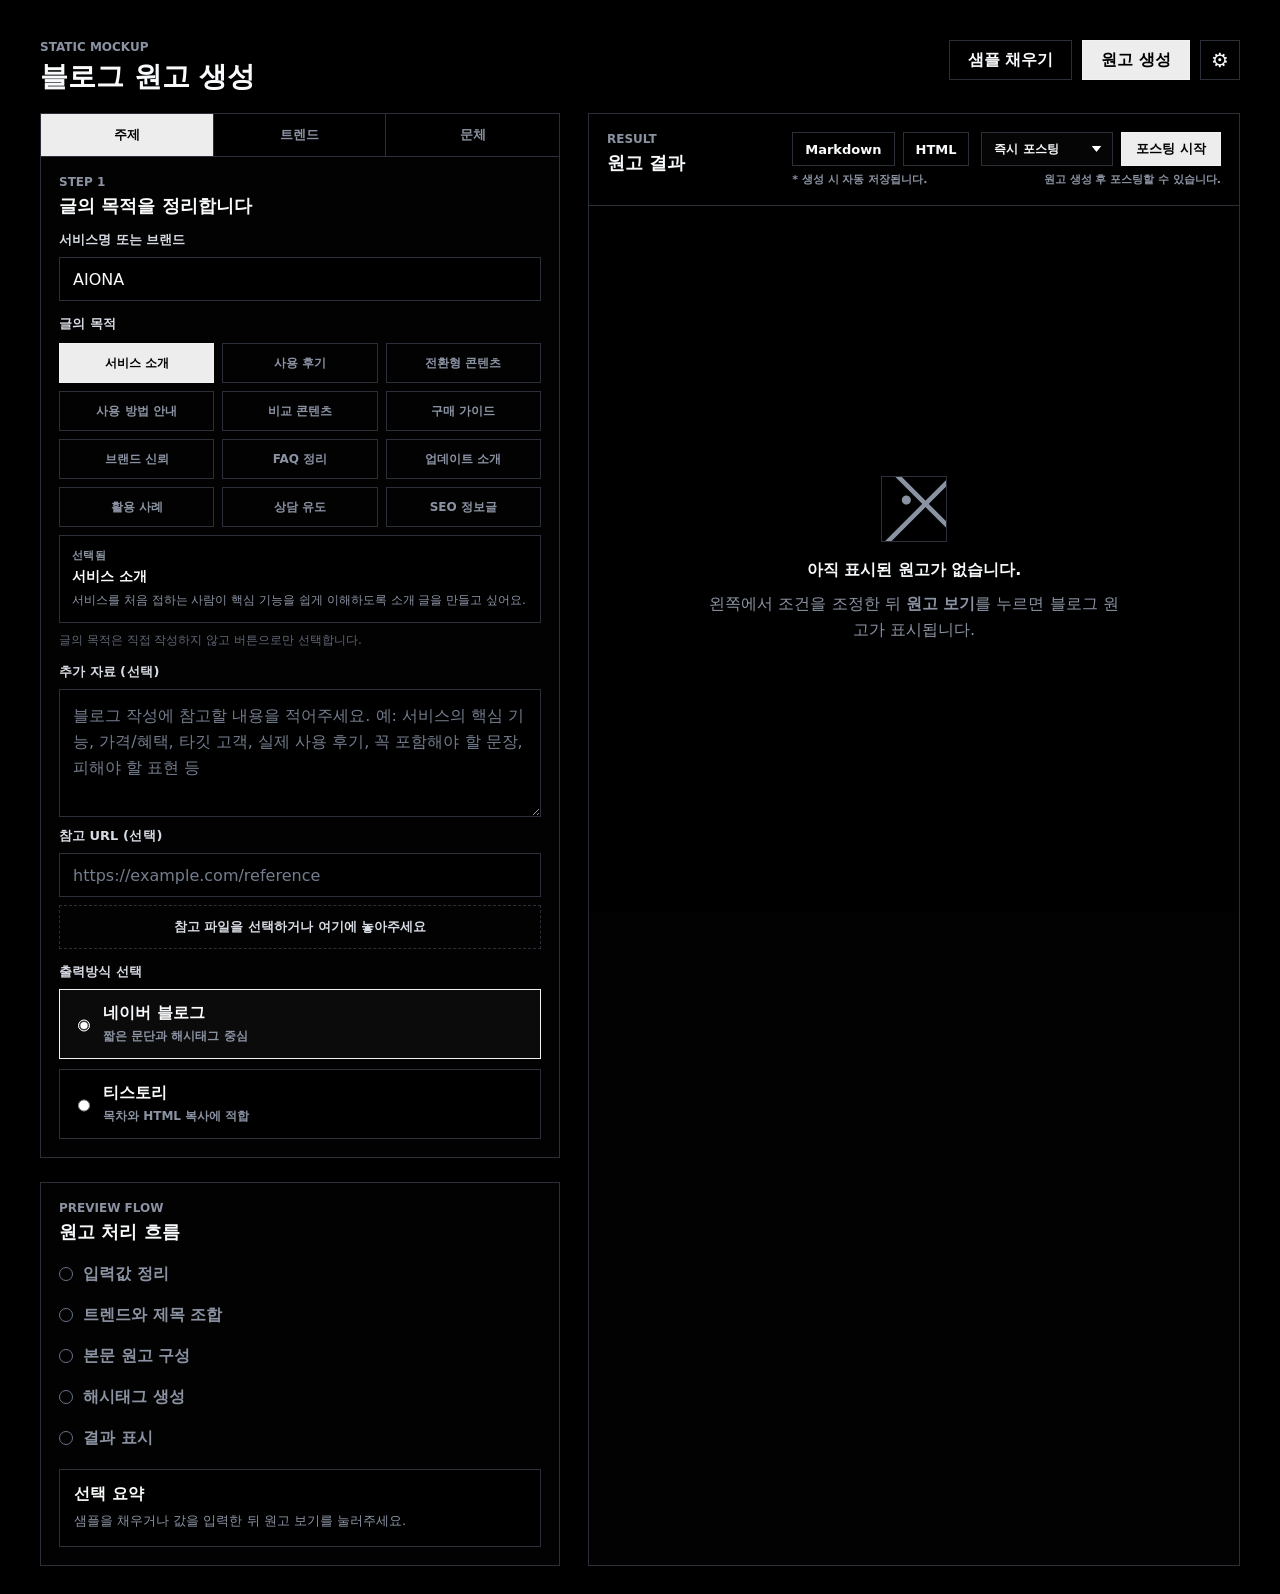
==== index.html @ b8ffa9b9 "Update blog mockup" ====
﻿<!doctype html>
<html lang="ko">
  <head>
    <meta charset="UTF-8" />
    <meta name="viewport" content="width=device-width, initial-scale=1.0" />
    <title>Human Blog Studio Mockup</title>
    <link rel="stylesheet" href="./styles.css" />
  </head>
  <body>
    <div class="processor-shell">
      <aside class="rail" aria-label="진행 단계">
        <div class="brand">
          <div class="brand-mark">HB</div>
          <div>
            <strong>Human Blog Studio</strong>
            <span>블로그 원고 생성</span>
          </div>
        </div>

        <ol class="step-list">
          <li class="step-item active" data-step="0"><span>1</span><div><strong>주제 설정</strong><small>목적과 참고 자료</small></div></li>
          <li class="step-item" data-step="1"><span>2</span><div><strong>트렌드 선택</strong><small>시즌 이슈와 제목</small></div></li>
          <li class="step-item" data-step="2"><span>3</span><div><strong>페르소나</strong><small>문체와 경험치</small></div></li>
          <li class="step-item" data-step="3"><span>4</span><div><strong>원고 결과</strong><small>블로그 본문 확인</small></div></li>
        </ol>

        <div class="rail-note">
          <strong>상태</strong>
          <span id="statusLabel">입력 대기</span>
        </div>
      </aside>

      <main class="processor">
        <header class="processor-header">
          <div>
            <p class="eyebrow">Static Mockup</p>
            <h1>블로그 원고 생성</h1>
          </div>
          <div class="header-actions">
            <button class="ghost-button" type="button" id="loadSample">샘플 채우기</button>
            <button class="primary-button" type="button" id="generatePost">원고 생성</button>
            <button class="icon-button" type="button" id="openSettings" aria-label="설정 열기" title="설정">&#9881;</button>
          </div>
        </header>

        <section class="layout-grid">
          <form class="control-panel" id="blogForm">
            <div class="tab-bar" role="tablist" aria-label="설정 탭">
              <button class="tab active" type="button" data-panel="topic">주제</button>
              <button class="tab" type="button" data-panel="keywords">트렌드</button>
              <button class="tab" type="button" data-panel="voice">문체</button>
            </div>

            <section class="settings-panel active" id="topic">
              <div class="section-title">
                <p class="eyebrow">Step 1</p>
                <h2>글의 목적을 정리합니다</h2>
              </div>

              <label class="field">
                <span>서비스명 또는 브랜드</span>
                <input id="serviceName" value="AIONA" />
              </label>

              <div class="field purpose-field">
                <span>글의 목적</span>
                <input
                  id="postGoal"
                  type="hidden"
                  value="서비스를 처음 접하는 사람이 핵심 기능을 쉽게 이해하도록 소개 글을 만들고 싶어요."
                />
                <div class="prompt-examples" aria-label="글 목적 선택">
                  <button class="prompt-chip active" type="button" data-purpose="서비스를 처음 접하는 사람이 핵심 기능을 쉽게 이해하도록 소개 글을 만들고 싶어요." aria-pressed="true">서비스 소개</button>
                  <button class="prompt-chip" type="button" data-purpose="실제 사용 후기처럼 장점과 아쉬운 점을 균형 있게 정리하고 싶어요." aria-pressed="false">사용 후기</button>
                  <button class="prompt-chip" type="button" data-purpose="검색으로 들어온 사용자가 신청까지 이어지도록 문제와 해결책을 자연스럽게 연결하고 싶어요." aria-pressed="false">전환형 콘텐츠</button>
                  <button class="prompt-chip" type="button" data-purpose="처음 쓰는 사람도 따라 할 수 있도록 가입부터 결과 확인까지 순서대로 안내하고 싶어요." aria-pressed="false">사용 방법 안내</button>
                  <button class="prompt-chip" type="button" data-purpose="비슷한 서비스와 비교했을 때 어떤 차이가 있는지 객관적으로 보여주고 싶어요." aria-pressed="false">비교 콘텐츠</button>
                  <button class="prompt-chip" type="button" data-purpose="가격이나 도입 전 확인할 기준을 정리해 구매 판단을 돕고 싶어요." aria-pressed="false">구매 가이드</button>
                  <button class="prompt-chip" type="button" data-purpose="브랜드의 전문성과 신뢰감을 높이는 정보형 글로 구성하고 싶어요." aria-pressed="false">브랜드 신뢰</button>
                  <button class="prompt-chip" type="button" data-purpose="자주 묻는 질문과 오해를 풀어 사용자의 불안을 줄이고 싶어요." aria-pressed="false">FAQ 정리</button>
                  <button class="prompt-chip" type="button" data-purpose="신규 기능이나 업데이트 내용을 기존 사용자에게 쉽게 알리고 싶어요." aria-pressed="false">업데이트 소개</button>
                  <button class="prompt-chip" type="button" data-purpose="특정 업종이나 상황에서 어떻게 활용할 수 있는지 사례 중심으로 보여주고 싶어요." aria-pressed="false">활용 사례</button>
                  <button class="prompt-chip" type="button" data-purpose="방문자가 상담, 신청, 문의 같은 다음 행동을 자연스럽게 떠올리도록 만들고 싶어요." aria-pressed="false">상담 유도</button>
                  <button class="prompt-chip" type="button" data-purpose="검색 유입을 고려해 핵심 키워드와 독자가 궁금해할 정보를 균형 있게 배치하고 싶어요." aria-pressed="false">SEO 정보글</button>
                </div>
                <div class="goal-preview" aria-live="polite">
                  <span>선택됨</span>
                  <strong id="goalChoiceLabel">서비스 소개</strong>
                  <p id="goalChoiceText">서비스를 처음 접하는 사람이 핵심 기능을 쉽게 이해하도록 소개 글을 만들고 싶어요.</p>
                </div>
                <p class="hint">글의 목적은 직접 작성하지 않고 버튼으로만 선택합니다.</p>
              </div>

              <div class="field">
                <span>추가 자료 <span class="optional-label">(선택)</span></span>
                <textarea id="referenceMemo" placeholder="블로그 작성에 참고할 내용을 적어주세요. 예: 서비스의 핵심 기능, 가격/혜택, 타깃 고객, 실제 사용 후기, 꼭 포함해야 할 문장, 피해야 할 표현 등"></textarea>
                <label class="field nested-field">
                  <span>참고 URL <span class="optional-label">(선택)</span></span>
                  <input id="referenceUrl" type="url" placeholder="https://example.com/reference" />
                </label>
                <div class="file-drop">
                  <label class="file-drop-label" for="referenceFile">
                    <span id="referenceFileName">참고 파일을 선택하거나 여기에 놓아주세요</span>
                  </label>
                  <input id="referenceFile" class="file-input" type="file" accept="image/*,.pdf,.doc,.docx,.txt" />
                </div>
              </div>

              <div class="field">
                <span>출력방식 선택</span>
                <div class="choice-grid" aria-label="출력방식 선택">
                  <label class="choice selected">
                    <input name="platform" type="radio" value="네이버 블로그" checked />
                    <strong>네이버 블로그</strong>
                    <span>짧은 문단과 해시태그 중심</span>
                  </label>
                  <label class="choice">
                    <input name="platform" type="radio" value="티스토리" />
                    <strong>티스토리</strong>
                    <span>목차와 HTML 복사에 적합</span>
                  </label>
                </div>
              </div>
            </section>

            <section class="settings-panel" id="keywords">
              <div class="section-title">
                <p class="eyebrow">Step 2</p>
                <h2>트렌드와 제목을 고릅니다</h2>
              </div>

              <div class="trend-builder" aria-label="트렌드 키워드 선택">
                <div class="trend-live-header">
                  <div class="section-title compact">
                    <p class="eyebrow">Seasonal Trend Mix</p>
                    <h2>이벤트 키워드</h2>
                  </div>
                  <button class="ghost-button small" type="button" id="refreshTrends">새로고침</button>
                </div>

                <div class="trend-status-panel" aria-live="polite">
                  <div>
                    <span>업데이트 상태</span>
                    <strong id="trendStatusLabel">최신 트렌드 불러오는 중</strong>
                  </div>
                  <div>
                    <span>최근 업데이트</span>
                    <strong id="trendUpdatedAt">--</strong>
                  </div>
                </div>
                <p class="trend-refresh-note">1시간마다 자동으로 갱신됩니다.</p>

                <div class="field">
                  <span>최대 2개<span class="optional-label">(선택)</span></span>
                  <div class="trend-chip-grid" id="trendKeywordGrid">
                    <button class="trend-chip" type="button" data-trend="트렌드 로딩 중" aria-pressed="false">트렌드 로딩 중</button>
                  </div>
                  <p class="hint">NAVER 통합 검색어 트렌드 API, Google Ads API를 통해 수집됩니다.</p>
                </div>

                <div class="field">
                  <span>결합 방식</span>
                  <p class="hint">주제 입력값과 이벤트 키워드를 어떻게 결합해 AI 원고에 반영할지 선택합니다. 해시태그에는 선택한 이벤트 키워드가 항상 포함됩니다.</p>
                  <div class="mix-mode-grid">
                    <label class="mix-mode selected">
                      <input name="trendMixMode" type="radio" value="자연스럽게 일부만 반영" checked />
                      <strong>자연스럽게 일부만 반영</strong>
                    </label>
                    <label class="mix-mode">
                      <input name="trendMixMode" type="radio" value="제목과 도입부에 반영" />
                      <strong>제목과 도입부에 반영</strong>
                    </label>
                    <label class="mix-mode">
                      <input name="trendMixMode" type="radio" value="본문 사례로만 사용" />
                      <strong>본문 사례로만 사용</strong>
                    </label>
                  </div>
                </div>

                <div class="topic-recommender">
                  <button class="ghost-button" type="button" id="generateTopicIdeas">주제 추천 보기</button>
                  <p class="hint">브랜드명, 글의 목적, 참고 자료와 선택한 트렌드로 제목 후보를 만듭니다.</p>
                </div>

                <div class="topic-results empty" id="topicResults">
                  <p>트렌드를 선택하고 주제 추천을 누르면 제목 후보가 표시됩니다.</p>
                </div>

                <label class="field">
                  <span>선택한 제목 <span class="optional-label">선택</span></span>
                  <input id="selectedTopicTitle" placeholder="추천 제목을 선택하거나 직접 입력하세요" />
                </label>
              </div>

              <div class="slider-row">
                <label for="keywordCount">해시태그 수</label>
                <input id="keywordCount" type="range" min="15" max="30" step="1" value="15" />
                <output id="keywordCountValue">15개</output>
              </div>
            </section>

            <section class="settings-panel" id="voice">
              <div class="section-title">
                <p class="eyebrow">Step 3</p>
                <h2>원고의 말투를 정합니다</h2>
              </div>

              <div class="field">
                <div class="persona-grid" role="radiogroup" aria-label="블로그 화자 선택">
                  <label class="persona-card selected">
                    <input type="radio" name="persona" value="일상 블로거" checked />
                    <strong>일상 블로거</strong>
                    <span>직접 써본 후기처럼 편하게 말합니다.</span>
                  </label>
                  <label class="persona-card">
                    <input type="radio" name="persona" value="IT 전문 리뷰어" />
                    <strong>IT 전문 리뷰어</strong>
                    <span>기능과 장단점을 사용 기준으로 비교합니다.</span>
                  </label>
                  <label class="persona-card">
                    <input type="radio" name="persona" value="경제 분석가" />
                    <strong>경제 분석가</strong>
                    <span>시장 흐름과 비용 효과를 숫자 관점으로 봅니다.</span>
                  </label>
                  <label class="persona-card">
                    <input type="radio" name="persona" value="교육 컨설턴트" />
                    <strong>교육 컨설턴트</strong>
                    <span>처음 배우는 사람도 따라오게 순서대로 설명합니다.</span>
                  </label>
                  <label class="persona-card">
                    <input type="radio" name="persona" value="건강 박사" />
                    <strong>건강 박사</strong>
                    <span>생활습관과 건강 관리 팁 중심으로 풀어냅니다.</span>
                  </label>
                  <label class="persona-card">
                    <input type="radio" name="persona" value="콘텐츠 마케터" />
                    <strong>콘텐츠 마케터</strong>
                    <span>검색 노출과 클릭을 고려해 설득력 있게 씁니다.</span>
                  </label>
                  <label class="persona-card custom-prompt-option">
                    <input type="radio" name="persona" value="커스텀 프롬프트" />
                    <strong id="customPromptPersonaTitle">커스텀 프롬프트</strong>
                    <span id="customPromptPersonaStatus">설정한 프롬프트를 선택해서 적용합니다.</span>
                  </label>
                </div>
              </div>

              <div class="slider-row">
                <label for="humanLevel">경험 서술 강도</label>
                <input id="humanLevel" type="range" min="0" max="100" value="55" />
                <output id="humanLevelValue">55</output>
              </div>

              <div class="custom-prompt-card">
                <div>
                  <span>커스텀 프롬프트</span>
                  <strong id="voicePromptStatus">저장된 프롬프트 없음</strong>
                </div>
                <button class="ghost-button small" type="button" id="editVoicePrompt">설정</button>
              </div>
            </section>

          </form>

          <section class="process-panel" aria-label="원고 처리 흐름">
            <div class="section-title">
              <p class="eyebrow">Preview Flow</p>
              <h2>원고 처리 흐름</h2>
            </div>

            <ol class="pipeline" id="pipeline">
              <li class="pending"><span></span>입력값 정리</li>
              <li class="pending"><span></span>트렌드와 제목 조합</li>
              <li class="pending"><span></span>본문 원고 구성</li>
              <li class="pending"><span></span>해시태그 생성</li>
              <li class="pending"><span></span>결과 표시</li>
            </ol>

            <div class="summary-card">
              <strong>선택 요약</strong>
              <p id="selectionSummary">샘플을 채우거나 값을 입력한 뒤 원고 보기를 눌러주세요.</p>
            </div>

          </section>

          <section class="result-panel" aria-label="블로그 원고">
            <div class="result-toolbar">
              <div>
                <p class="eyebrow">Result</p>
                <h2>원고 결과</h2>
              </div>
              <div class="result-actions">
                <div class="copy-actions">
                  <div class="copy-buttons">
                    <button class="ghost-button small" type="button" id="copyMarkdown">Markdown</button>
                    <button class="ghost-button small" type="button" id="copyHtml">HTML</button>
                  </div>
                  <p class="autosave-note" id="draftStatus">* 생성 시 자동 저장됩니다.</p>
                </div>
                <div class="posting-actions">
                  <div class="posting-control-row">
                    <div class="posting-select-wrap">
                      <select class="posting-select" name="postingMode" aria-label="포스팅 방식 선택">
                        <option value="즉시 포스팅">즉시 포스팅</option>
                        <option value="예약 포스팅">예약 포스팅</option>
                      </select>
                      <img class="posting-select-icon" src="assets/inverted-triangle.png" alt="" aria-hidden="true" />
                    </div>
                    <button class="primary-button small-action" type="button" id="startPosting">포스팅 시작</button>
                  </div>
                  <div class="schedule-delay-row" id="scheduleDelayRow" hidden>
                    <span>예약 시간</span>
                    <label class="schedule-delay-input">
                      <input id="scheduleDelayMinutes" type="number" min="5" max="1440" step="5" value="30" />
                      <b>분 뒤</b>
                    </label>
                  </div>
                  <p class="posting-status" id="postingStatus">원고 생성 후 포스팅할 수 있습니다.</p>
                </div>
              </div>
            </div>

            <article class="article-output empty" id="articleOutput">
              <div class="empty-state">
                <strong>아직 표시된 원고가 없습니다.</strong>
                <p>왼쪽에서 조건을 조정한 뒤 <b>원고 보기</b>를 누르면 블로그 원고가 표시됩니다.</p>
              </div>
            </article>
          </section>
        </section>
      </main>
    </div>

    <div class="settings-overlay" id="settingsOverlay" hidden>
      <section class="settings-drawer" role="dialog" aria-modal="true" aria-labelledby="settingsTitle">
        <div class="settings-drawer-header">
          <div>
            <p class="eyebrow">Settings</p>
            <h2 id="settingsTitle">설정</h2>
          </div>
          <button class="icon-button" type="button" id="closeSettings" aria-label="설정 닫기">×</button>
        </div>

        <div class="settings-tabs" role="tablist" aria-label="설정 메뉴">
          <button class="settings-tab active" type="button" data-settings-panel="promptSettings">커스텀 프롬프트</button>
          <button class="settings-tab" type="button" data-settings-panel="loginSettings">계정 정보</button>
          <button class="settings-tab" type="button" data-settings-panel="draftSettings">저장된 초안</button>
        </div>

        <div class="settings-drawer-body">
          <section class="settings-view active" id="promptSettings">
            <div class="prompt-form-title">
              <h3>내 커스텀 프롬프트</h3>
              <p>AI가 응답할 때 참고할 시스템 프롬프트를 설정합니다.</p>
            </div>

            <label class="field">
              <span>이름<span class="required-label">*</span></span>
              <input id="customPromptName" placeholder="예: 업무용 프롬프트" />
            </label>

            <label class="field">
              <span>설명 <span class="optional-label">(선택)</span></span>
              <input id="customPromptDescription" placeholder="이 프롬프트에 대한 간단한 설명" />
            </label>

            <label class="field">
              <span>프롬프트 내용 <span class="required-label">*</span></span>
              <textarea id="customPromptInput" placeholder="예: 항상 한국어로 답변해주세요. 친근하고 전문적인 말투를 사용하세요."></textarea>
            </label>
            <p class="prompt-counter" id="customPromptCounter">0자 입력됨</p>

            <label class="prompt-toggle">
              <span>
                <strong>프롬프트 활성화</strong>
                <small>비활성화하면 전역 설정이나 시스템 기본값이 적용됩니다.</small>
              </span>
              <input id="customPromptEnabled" type="checkbox" checked />
            </label>

            <div class="settings-actions">
              <button class="ghost-button small" type="button" id="fillCustomPromptSample">예시 채우기</button>
              <button class="primary-button small-action" type="button" id="saveCustomPrompt">저장</button>
              <button class="ghost-button small" type="button" id="clearCustomPrompt">비우기</button>
              <span class="settings-save-state" id="customPromptStatus">저장된 프롬프트 없음</span>
            </div>
          </section>

          <section class="settings-view" id="loginSettings">
            <div class="account-panel-title">
              <h3><span aria-hidden="true"></span> 플랫폼 계정 관리</h3>
            </div>

            <div class="platform-account naver-account">
              <h4>▸ 네이버</h4>
              <label class="field">
                <span>네이버 ID</span>
                <input id="naverLoginId" autocomplete="username" placeholder="네이버 아이디 또는 이메일" />
              </label>
              <label class="field">
                <span>네이버 비밀번호</span>
                <input id="naverLoginPassword" type="password" autocomplete="current-password" placeholder="네이버 비밀번호" />
              </label>
              <span class="settings-save-state" id="naverSessionStatus">네이버 계정 정보 없음</span>
            </div>

            <div class="platform-account tistory-account">
              <h4>▸ 티스토리 <small>(카카오 계정)</small></h4>
                <label class="field">
                <span>티스토리 이메일</span>
                <input id="tistoryLoginId" autocomplete="username" placeholder="카카오 계정 이메일" />
              </label>
              <label class="field">
                <span>티스토리 비밀번호</span>
                <input id="tistoryLoginPassword" type="password" autocomplete="current-password" placeholder="티스토리 비밀번호" />
              </label>
            </div>

            <p class="security-note">* 입력한 계정 정보는 이 브라우저의 로컬 저장소에만 저장됩니다. 실제 서비스에서는 서버 저장 없이 안전한 인증 방식으로 대체하는 것이 좋습니다.</p>

            <div class="settings-actions">
              <button class="primary-button small-action" type="button" id="saveLoginInfo">저장</button>
              <button class="ghost-button small" type="button" id="clearLoginInfo">비우기</button>
              <span class="settings-save-state" id="loginInfoStatus">저장된 계정 정보 없음</span>
            </div>
          </section>

          <section class="settings-view" id="draftSettings">
            <div class="draft-list" id="draftList"></div>
            <article class="draft-preview empty" id="draftPreview">
              <p>저장된 초안을 선택하면 내용이 표시됩니다.</p>
            </article>
          </section>
        </div>
      </section>
    </div>

    <script src="./app.js"></script>
  </body>
</html>
---- styles.css ----
:root {
  --bg: #000000;
  --panel: #020202;
  --panel-soft: #070707;
  --line: #2b3038;
  --line-strong: #f2f2f2;
  --ink: #f8fafc;
  --muted: #8b93a3;
  --muted-2: #5f6675;
  --accent: #ffffff;
  --active: #ededed;
  --danger: #ff6b5f;
  --ok: #21c997;
}

* {
  box-sizing: border-box;
}

html {
  background: var(--bg);
}

body {
  margin: 0;
  min-height: 100vh;
  overflow-x: hidden;
  color: var(--ink);
  background: var(--bg);
  font-family:
    Inter, Pretendard, "Noto Sans KR", "Segoe UI", system-ui, -apple-system, sans-serif;
}

button,
input,
textarea,
select {
  font: inherit;
}

button {
  cursor: pointer;
}

.processor-shell {
  min-height: 100vh;
  background: var(--bg);
}

.rail {
  display: none;
}

.processor {
  display: grid;
  grid-template-rows: auto minmax(0, 1fr);
  gap: 20px;
  min-height: 100vh;
  padding: 40px 40px 28px;
}

.processor-header {
  display: grid;
  grid-template-columns: minmax(360px, 520px) minmax(0, 1fr);
  align-items: start;
  gap: 28px;
}

.processor-header > div {
  min-width: 0;
}

.eyebrow {
  margin: 0;
  color: var(--muted);
  font-size: 12px;
  font-weight: 800;
  letter-spacing: 0;
  text-transform: uppercase;
}

.processor-header h1 {
  max-width: 520px;
  margin: 6px 0 0;
  color: var(--ink);
  font-size: 28px;
  line-height: 1.18;
  letter-spacing: 0;
  word-break: keep-all;
  overflow-wrap: anywhere;
}

.header-actions {
  display: flex;
  align-items: center;
  justify-content: flex-end;
  gap: 10px;
  flex-wrap: wrap;
}

.primary-button,
.ghost-button {
  display: inline-flex;
  align-items: center;
  justify-content: center;
  min-height: 40px;
  padding: 0 18px;
  border-radius: 0;
  font-weight: 800;
  transition:
    background 0.15s ease,
    color 0.15s ease,
    border-color 0.15s ease;
}

.primary-button {
  border: 1px solid var(--line-strong);
  background: var(--active);
  color: #000;
}

.primary-button:hover {
  background: #ffffff;
}

.primary-button:disabled,
.ghost-button:disabled {
  cursor: not-allowed;
  opacity: 0.55;
}

.ghost-button {
  border: 1px solid var(--line);
  background: transparent;
  color: var(--ink);
}

.ghost-button:hover {
  border-color: var(--line-strong);
}

.ghost-button.small {
  min-height: 34px;
  padding: 0 12px;
  font-size: 13px;
}

.primary-button.small-action {
  min-height: 34px;
  padding: 0 14px;
  font-size: 13px;
}

.icon-button {
  display: inline-flex;
  width: 40px;
  height: 40px;
  align-items: center;
  justify-content: center;
  border: 1px solid var(--line);
  border-radius: 0;
  background: transparent;
  color: var(--ink);
  font-size: 20px;
  font-weight: 900;
  line-height: 1;
}

.icon-button:hover {
  border-color: var(--line-strong);
}

.layout-grid {
  display: grid;
  grid-template-columns: minmax(360px, 520px) minmax(0, 1fr);
  grid-template-rows: auto minmax(220px, 1fr);
  gap: 24px 28px;
  align-items: start;
  min-height: 0;
}

.control-panel,
.process-panel,
.result-panel {
  min-width: 0;
  border: 1px solid var(--line);
  border-radius: 0;
  background: var(--panel);
  box-shadow: none;
}

.control-panel {
  grid-column: 1;
  grid-row: 1;
}

.process-panel {
  grid-column: 1;
  grid-row: 2;
}

.result-panel {
  grid-column: 2;
  grid-row: 1 / span 2;
  align-self: stretch;
  overflow: hidden;
}

.layout-grid.is-generating .process-panel {
  grid-column: 2;
  grid-row: 1 / span 2;
  align-self: start;
}

.layout-grid.is-generating .result-panel {
  display: none;
}

.tab-bar {
  display: grid;
  grid-template-columns: repeat(3, minmax(0, 1fr));
  gap: 0;
  padding: 0;
  border-bottom: 1px solid var(--line);
  background: var(--bg);
}

.tab {
  min-height: 42px;
  border: 0;
  border-right: 1px solid var(--line);
  border-radius: 0;
  background: transparent;
  color: var(--muted);
  font-size: 13px;
  font-weight: 800;
}

.tab:last-child {
  border-right: 0;
}

.tab.active {
  background: var(--active);
  color: #000;
  box-shadow: none;
}

.settings-panel {
  display: none;
  gap: 14px;
  padding: 18px;
}

.settings-panel.active {
  display: grid;
}

.section-title h2,
.result-toolbar h2 {
  margin: 5px 0 0;
  color: var(--ink);
  font-size: 18px;
  line-height: 1.3;
  letter-spacing: 0;
}

.field {
  display: grid;
  gap: 8px;
}

.field span,
.slider-row label {
  color: #d7dbe3;
  font-size: 13px;
  font-weight: 800;
}

.optional-label {
  color: var(--muted);
  font-size: 11px;
  font-weight: 700;
  text-transform: uppercase;
  letter-spacing: 0.04em;
}

.required-label {
  color: var(--danger);
}

.field input:not([type="radio"]):not([type="checkbox"]):not([type="range"]):not([type="file"]),
.field textarea,
.field select {
  width: 100%;
  border: 1px solid var(--line);
  border-radius: 0;
  background: #000;
  color: var(--ink);
  outline: none;
}

.field input:not([type="radio"]):not([type="checkbox"]):not([type="range"]):not([type="file"]),
.field select {
  min-height: 44px;
  padding: 0 13px;
}

.field textarea {
  min-height: 128px;
  resize: vertical;
  padding: 13px;
  line-height: 1.62;
}

.field input::placeholder,
.field textarea::placeholder {
  color: #747d8e;
  opacity: 1;
}

.field input:focus::placeholder,
.field textarea:focus::placeholder {
  color: transparent;
}

.field input:not([type="radio"]):not([type="checkbox"]):not([type="range"]):not([type="file"]):focus,
.field textarea:focus,
.field select:focus {
  border-color: var(--line-strong);
  box-shadow: none;
}

.field select {
  appearance: auto;
}

.nested-field {
  margin-top: 2px;
}

.hint {
  margin: 0;
  color: var(--muted-2);
  font-size: 12px;
  line-height: 1.5;
}

.prompt-examples {
  display: grid;
  grid-template-columns: repeat(3, minmax(0, 1fr));
  gap: 8px;
  margin-top: 2px;
}

.prompt-chip {
  max-width: 100%;
  min-height: 40px;
  padding: 8px 10px;
  border: 1px solid var(--line);
  border-radius: 0;
  background: transparent;
  color: var(--muted);
  font-size: 12px;
  font-weight: 800;
  line-height: 1.25;
  white-space: normal;
  overflow: hidden;
  word-break: keep-all;
  overflow-wrap: anywhere;
}

.prompt-chip:hover {
  color: var(--ink);
  border-color: #6a7280;
}

.prompt-chip.active,
.prompt-chip[aria-pressed="true"] {
  border-color: var(--line-strong);
  background: var(--active);
  color: #000;
}

.goal-preview {
  display: grid;
  gap: 5px;
  border: 1px solid var(--line);
  padding: 12px;
  background: #000;
}

.goal-preview span {
  color: var(--muted);
  font-size: 11px;
  font-weight: 900;
  letter-spacing: 0.04em;
  text-transform: uppercase;
}

.goal-preview strong {
  color: var(--ink);
  font-size: 14px;
}

.goal-preview p {
  margin: 0;
  color: var(--muted);
  font-size: 12px;
  line-height: 1.55;
  word-break: keep-all;
  overflow-wrap: anywhere;
}

.trend-builder {
  display: grid;
  gap: 14px;
  border: 1px solid var(--line);
  padding: 14px;
  background: #030303;
}

.trend-live-header {
  display: flex;
  align-items: start;
  justify-content: space-between;
  gap: 12px;
}

.trend-status-panel {
  display: grid;
  grid-template-columns: repeat(2, minmax(0, 1fr));
  gap: 8px;
}

.trend-status-panel div {
  min-width: 0;
  border: 1px solid var(--line);
  padding: 11px;
  background: #000;
}

.trend-status-panel span,
.trend-chip small {
  display: block;
  color: var(--muted);
  font-size: 10px;
  font-weight: 900;
  letter-spacing: 0.03em;
  text-transform: uppercase;
}

.trend-status-panel strong {
  display: block;
  margin-top: 5px;
  color: var(--ink);
  font-size: 12px;
  line-height: 1.35;
  word-break: keep-all;
  overflow-wrap: anywhere;
}

.trend-refresh-note {
  margin: -4px 0 0;
  color: var(--muted-2);
  font-size: 11px;
  font-weight: 700;
  line-height: 1.45;
}

.section-title.compact h2 {
  margin-top: 4px;
  font-size: 16px;
}

.trend-chip-grid,
.mix-mode-grid,
.topic-choice-list {
  display: grid;
  gap: 8px;
}

.trend-chip-grid {
  grid-template-columns: repeat(4, minmax(0, 1fr));
}

.trend-chip,
.mix-mode,
.topic-choice {
  min-width: 0;
  border: 1px solid var(--line);
  border-radius: 0;
  background: #000;
  color: var(--muted);
}

.trend-chip {
  display: grid;
  align-content: center;
  gap: 4px;
  min-height: 58px;
  padding: 8px;
  font-size: 12px;
  font-weight: 800;
  white-space: normal;
  overflow: hidden;
  word-break: keep-all;
  overflow-wrap: anywhere;
}

.trend-chip strong {
  display: block;
  min-width: 0;
  color: inherit;
  font-size: 12px;
  line-height: 1.25;
}

.trend-chip small {
  color: currentColor;
  opacity: 0.64;
  line-height: 1.25;
}

.trend-chip[aria-pressed="true"] {
  border-color: var(--line-strong);
  background: var(--active);
  color: #000;
}

.mix-mode-grid {
  grid-template-columns: repeat(2, minmax(0, 1fr));
}

.mix-mode {
  display: grid;
  grid-template-columns: 16px minmax(0, 1fr);
  align-items: start;
  gap: 9px;
  min-height: 46px;
  padding: 10px 11px;
  cursor: pointer;
  overflow: hidden;
}

.mix-mode input {
  width: 16px;
  height: 16px;
  min-width: 16px;
  min-height: 16px;
  margin: 1px 0 0;
  padding: 0;
  border: 0;
  accent-color: var(--accent);
}

.mix-mode strong {
  display: block;
  min-width: 0;
  color: inherit;
  font-size: 12px;
  line-height: 1.35;
  word-break: keep-all;
  overflow-wrap: anywhere;
}

.mix-mode.selected {
  border-color: var(--line-strong);
  color: var(--ink);
  background: #0b0b0b;
}

.topic-recommender {
  display: flex;
  align-items: center;
  gap: 10px;
  flex-wrap: wrap;
}

.topic-recommender .hint {
  flex: 1 1 220px;
}

.topic-results {
  display: grid;
  gap: 8px;
  min-height: 56px;
  border: 1px dashed var(--line);
  padding: 10px;
  background: #000;
}

.topic-results.empty {
  place-items: center;
  color: var(--muted-2);
  text-align: center;
  font-size: 12px;
}

.topic-results p {
  margin: 0;
}

.topic-choice {
  display: grid;
  grid-template-columns: 18px minmax(0, 1fr);
  gap: 8px;
  align-items: start;
  padding: 11px;
  cursor: pointer;
}

.topic-choice input {
  width: 14px;
  height: 14px;
  min-width: 14px;
  min-height: 14px;
  margin-top: 3px;
  padding: 0;
  border: 0;
  accent-color: var(--accent);
}

.topic-choice span {
  color: var(--ink);
  font-size: 13px;
  font-weight: 900;
  line-height: 1.45;
  word-break: keep-all;
  overflow-wrap: anywhere;
}

.topic-choice.selected {
  border-color: var(--line-strong);
  background: #0b0b0b;
}

.file-drop {
  display: grid;
}

.file-drop-label {
  display: flex;
  align-items: center;
  justify-content: center;
  min-height: 44px;
  border: 1px dashed var(--line);
  border-radius: 0;
  padding: 0 13px;
  color: var(--muted);
  font-size: 12px;
  font-weight: 700;
  text-align: center;
  cursor: pointer;
}

.file-drop-label:hover {
  color: var(--ink);
  border-color: #6a7280;
}

.file-input {
  position: absolute;
  width: 1px;
  height: 1px;
  padding: 0;
  margin: -1px;
  overflow: hidden;
  clip: rect(0, 0, 0, 0);
  white-space: nowrap;
  border: 0;
}

.two-column {
  display: grid;
  grid-template-columns: repeat(2, minmax(0, 1fr));
  gap: 12px;
}

.slider-row {
  display: grid;
  grid-template-columns: 120px minmax(0, 1fr) 48px;
  align-items: center;
  gap: 12px;
  min-height: 46px;
  padding: 10px 12px;
  border: 1px solid var(--line);
  border-radius: 0;
  background: #000;
}

.slider-row input {
  width: 100%;
  accent-color: var(--accent);
}

.slider-row output {
  color: var(--ink);
  text-align: right;
  font-weight: 900;
}

.choice input {
  accent-color: var(--accent);
}

.choice-grid {
  display: grid;
  gap: 10px;
}

.choice {
  display: grid;
  grid-template-columns: 20px minmax(0, 1fr);
  gap: 4px 10px;
  padding: 13px;
  border: 1px solid var(--line);
  border-radius: 0;
  background: #000;
}

.choice input {
  grid-row: span 2;
  margin-top: 3px;
}

.choice strong,
.choice span {
  display: block;
  grid-column: 2;
}

.choice strong {
  color: var(--ink);
}

.choice span {
  color: var(--muted);
  font-size: 12px;
}

.choice.selected {
  border-color: var(--line-strong);
  background: #0b0b0b;
}

.persona-grid {
  display: grid;
  grid-template-columns: repeat(2, minmax(0, 1fr));
  gap: 10px;
}

.persona-card {
  display: block;
  padding: 13px;
  border: 1px solid var(--line);
  border-radius: 0;
  background: #000;
  cursor: pointer;
}

.persona-card input {
  position: absolute;
  width: 1px;
  height: 1px;
  padding: 0;
  margin: -1px;
  overflow: hidden;
  clip: rect(0, 0, 0, 0);
  white-space: nowrap;
  border: 0;
}

.persona-card:hover {
  border-color: #6a7280;
}

.persona-card.selected {
  border-color: var(--line-strong);
  background: #0b0b0b;
}

.persona-card.custom-prompt-option {
  border-style: dashed;
}

.persona-card.custom-prompt-option.selected {
  border-style: solid;
}

.persona-card strong {
  display: block;
  color: var(--ink);
  font-size: 14px;
}

.persona-card span {
  display: block;
  margin-top: 4px;
  color: var(--muted);
  font-size: 12px;
  line-height: 1.5;
}

.custom-prompt-card {
  display: flex;
  align-items: center;
  justify-content: space-between;
  gap: 12px;
  border: 1px solid var(--line);
  background: #000;
  padding: 12px;
}

.custom-prompt-card div {
  display: grid;
  gap: 4px;
  min-width: 0;
}

.custom-prompt-card span {
  color: #d7dbe3;
  font-size: 13px;
  font-weight: 800;
}

.custom-prompt-card strong {
  color: var(--muted);
  font-size: 12px;
  line-height: 1.45;
  word-break: keep-all;
  overflow-wrap: anywhere;
}

.process-panel {
  display: grid;
  gap: 16px;
  padding: 18px;
}

.pipeline {
  display: grid;
  gap: 11px;
  margin: 0;
  padding: 0;
  list-style: none;
}

.pipeline li {
  display: flex;
  align-items: center;
  gap: 10px;
  min-height: 30px;
  color: var(--muted);
  font-weight: 800;
}

.pipeline span {
  width: 14px;
  height: 14px;
  flex: 0 0 auto;
  border: 1px solid #697386;
  border-radius: 50%;
  background: transparent;
}

.pipeline li.done {
  color: var(--ink);
}

.pipeline li.done span {
  border-color: var(--ok);
  background: var(--ok);
}

.pipeline li.active {
  color: var(--ink);
}

.pipeline li.active span {
  border-color: var(--line-strong);
  box-shadow: 0 0 0 4px rgba(255, 255, 255, 0.14);
}

.summary-card {
  padding: 14px;
  border: 1px solid var(--line);
  border-radius: 0;
  background: #000;
}

.summary-card strong {
  display: block;
  margin-bottom: 6px;
  color: var(--ink);
}

.summary-card p {
  margin: 0;
  color: var(--muted);
  font-size: 13px;
  line-height: 1.6;
}

.result-toolbar {
  display: flex;
  align-items: flex-start;
  justify-content: space-between;
  gap: 12px;
  flex-wrap: wrap;
  padding: 18px;
  border-bottom: 1px solid var(--line);
  background: #000;
}

.result-actions {
  display: flex;
  align-items: flex-start;
  justify-content: flex-end;
  gap: 12px;
  flex-wrap: wrap;
}

.copy-actions {
  display: grid;
  gap: 6px;
  justify-items: start;
}

.copy-buttons {
  display: flex;
  align-items: center;
  gap: 8px;
  flex-wrap: wrap;
}

.autosave-note {
  margin: 0;
  color: var(--muted);
  font-size: 11px;
  font-weight: 700;
  line-height: 1.4;
}

.posting-actions {
  display: grid;
  gap: 6px;
  justify-items: end;
}

.posting-control-row {
  display: flex;
  align-items: center;
  gap: 8px;
  flex-wrap: wrap;
}

.posting-select-wrap {
  position: relative;
  min-width: 132px;
}

.posting-select-icon {
  position: absolute;
  top: 50%;
  right: 12px;
  z-index: 2;
  width: 9px;
  height: 9px;
  transform: translateY(-50%);
  filter: invert(1) brightness(2);
  pointer-events: none;
}

.posting-select {
  position: relative;
  z-index: 1;
  width: 100%;
  min-height: 34px;
  appearance: none;
  -webkit-appearance: none;
  border: 1px solid var(--line);
  border-radius: 0;
  background: #050505;
  color: var(--ink);
  padding: 0 34px 0 12px;
  font: inherit;
  font-size: 12px;
  font-weight: 900;
  cursor: pointer;
}

.posting-select:focus {
  outline: 1px solid var(--line-strong);
  outline-offset: 2px;
}

.schedule-delay-row {
  display: flex;
  align-items: center;
  justify-content: flex-end;
  gap: 8px;
  color: var(--muted);
  font-size: 11px;
  font-weight: 800;
}

.schedule-delay-row[hidden] {
  display: none;
}

.schedule-delay-input {
  display: inline-flex;
  align-items: center;
  min-height: 30px;
  border: 1px solid var(--line);
  background: #050505;
}

.schedule-delay-input input {
  width: 64px;
  min-height: 28px;
  border: 0;
  border-right: 1px solid var(--line);
  background: transparent;
  color: var(--ink);
  padding: 0 8px;
  font: inherit;
  font-size: 12px;
  font-weight: 900;
}

.schedule-delay-input input:focus {
  outline: 0;
}

.schedule-delay-input b {
  padding: 0 9px;
  color: var(--ink);
  font-size: 12px;
}

.posting-status {
  margin: 0;
  color: var(--muted);
  font-size: 11px;
  font-weight: 700;
  line-height: 1.4;
  text-align: right;
}

.settings-overlay {
  position: fixed;
  inset: 0;
  z-index: 50;
  display: grid;
  justify-items: end;
  background: rgba(0, 0, 0, 0.72);
}

.settings-overlay[hidden] {
  display: none;
}

.settings-drawer {
  display: grid;
  grid-template-rows: auto auto minmax(0, 1fr);
  width: min(560px, 100vw);
  min-height: 100vh;
  border-left: 1px solid var(--line);
  background: #020202;
  box-shadow: -20px 0 48px rgba(0, 0, 0, 0.45);
}

.settings-drawer-header {
  display: flex;
  align-items: flex-start;
  justify-content: space-between;
  gap: 16px;
  padding: 20px;
  border-bottom: 1px solid var(--line);
}

.settings-drawer-header h2 {
  margin: 5px 0 0;
  color: var(--ink);
  font-size: 20px;
}

.settings-tabs {
  display: grid;
  grid-template-columns: repeat(3, minmax(0, 1fr));
  border-bottom: 1px solid var(--line);
}

.settings-tab {
  min-height: 42px;
  border: 0;
  border-right: 1px solid var(--line);
  background: #000;
  color: var(--muted);
  font-size: 13px;
  font-weight: 900;
}

.settings-tab:last-child {
  border-right: 0;
}

.settings-tab.active {
  background: var(--active);
  color: #000;
}

.settings-drawer-body {
  min-height: 0;
  overflow: auto;
  padding: 18px;
}

.settings-view {
  display: none;
}

.settings-view.active {
  display: grid;
  gap: 14px;
}

.prompt-form-title {
  display: grid;
  gap: 5px;
  margin: 0 -18px 8px;
  padding: 0 18px 16px;
  border-bottom: 1px solid var(--line);
}

.prompt-form-title h3 {
  margin: 0;
  color: var(--ink);
  font-size: 18px;
  line-height: 1.35;
}

.prompt-form-title p {
  margin: 0;
  color: var(--muted);
  font-size: 13px;
  line-height: 1.45;
}

.prompt-counter {
  margin: -6px 0 0;
  color: var(--muted);
  font-size: 12px;
  line-height: 1.4;
}

.prompt-toggle {
  display: flex;
  align-items: center;
  justify-content: space-between;
  gap: 14px;
  border: 1px solid var(--line);
  background: #101014;
  padding: 14px 16px;
  cursor: pointer;
}

.prompt-toggle span {
  display: grid;
  gap: 3px;
}

.prompt-toggle strong {
  color: var(--ink);
  font-size: 14px;
}

.prompt-toggle small {
  color: var(--muted);
  font-size: 12px;
  line-height: 1.45;
}

.prompt-toggle input {
  position: relative;
  width: 50px;
  height: 28px;
  flex: 0 0 auto;
  appearance: none;
  border: 0;
  border-radius: 999px;
  background: #3a3f49;
  cursor: pointer;
}

.prompt-toggle input::before {
  content: "";
  position: absolute;
  top: 3px;
  left: 3px;
  width: 22px;
  height: 22px;
  border-radius: 999px;
  background: #fff;
  transition: transform 0.15s ease;
}

.prompt-toggle input:checked {
  background: #ff2d62;
}

.prompt-toggle input:checked::before {
  transform: translateX(22px);
}

.settings-actions {
  display: flex;
  align-items: center;
  gap: 8px;
  flex-wrap: wrap;
}

.settings-save-state {
  color: var(--muted);
  font-size: 12px;
  font-weight: 800;
}

.account-panel-title {
  margin: 0 -18px 0;
  padding: 0 18px 18px;
  border-bottom: 1px solid var(--line);
}

.account-panel-title h3 {
  display: flex;
  align-items: center;
  gap: 10px;
  margin: 0;
  color: var(--ink);
  font-size: 22px;
  line-height: 1.3;
}

.account-panel-title small,
.platform-account small {
  color: var(--ink);
  font: inherit;
}

.platform-account {
  display: grid;
  gap: 14px;
  padding: 22px 0 24px;
  border-bottom: 1px solid var(--line);
}

.platform-account h4 {
  margin: 0;
  font-size: 18px;
  line-height: 1.35;
}

.naver-account h4 {
  color: #18d0a2;
}

.tistory-account h4 {
  color: #ff7a1a;
}

.account-alert {
  margin: 0;
  color: #ff8b2c;
  font-size: 14px;
  font-weight: 900;
  line-height: 1.55;
}

.account-alert a {
  color: #fff200;
  text-decoration: underline;
  text-underline-offset: 3px;
}

.credential-card {
  display: grid;
  gap: 12px;
  border: 1px solid var(--line);
  background: #000;
  padding: 14px;
}

.credential-card > strong {
  color: var(--ink);
  font-size: 14px;
}

.credential-copy {
  margin: 0;
  color: var(--muted);
  font-size: 12px;
  font-weight: 700;
  line-height: 1.55;
}

.security-note {
  margin: 0;
  color: var(--muted);
  font-size: 12px;
  font-weight: 700;
  line-height: 1.55;
}

.draft-list {
  display: grid;
  gap: 8px;
}

.draft-item {
  display: grid;
  gap: 5px;
  width: 100%;
  min-height: 58px;
  border: 1px solid var(--line);
  background: #000;
  color: var(--ink);
  padding: 11px;
  text-align: left;
}

.draft-item:hover,
.draft-item.active {
  border-color: var(--line-strong);
}

.draft-item strong {
  font-size: 13px;
  line-height: 1.4;
  word-break: keep-all;
  overflow-wrap: anywhere;
}

.draft-item span {
  color: var(--muted);
  font-size: 11px;
  font-weight: 800;
}

.draft-preview {
  min-height: 220px;
  border: 1px solid var(--line);
  background: #000;
  padding: 16px;
  overflow: auto;
}

.draft-preview.empty {
  display: grid;
  place-items: center;
  color: var(--muted);
  text-align: center;
}

.draft-preview .blog-article {
  max-width: 100%;
}

.draft-preview .blog-article h1 {
  font-size: 26px;
}

.draft-preview .blog-article p {
  font-size: 14px;
}

.article-output {
  min-height: calc(100vh - 194px);
  padding: 42px 56px 54px;
  background: #000;
}

.article-output.empty {
  display: grid;
  place-items: center;
  padding: 32px;
  background: #000;
}

.empty-state {
  display: grid;
  justify-items: center;
  max-width: 420px;
  color: var(--muted);
  text-align: center;
}

.empty-state::before {
  content: "";
  position: relative;
  width: 64px;
  height: 64px;
  margin-bottom: 18px;
  border: 1px solid var(--line);
  background:
    radial-gradient(circle at 38% 36%, var(--muted) 0 4px, transparent 5px),
    linear-gradient(135deg, transparent 0 52%, var(--muted) 53% 57%, transparent 58%),
    linear-gradient(45deg, transparent 0 60%, var(--muted) 61% 65%, transparent 66%);
}

.empty-state strong {
  display: block;
  color: var(--ink);
  font-size: 16px;
}

.empty-state p {
  margin: 10px 0 0;
  color: var(--muted);
  line-height: 1.65;
}

.blog-article {
  max-width: 760px;
  margin: 0 auto;
  color: var(--ink);
}

.blog-article .article-kicker {
  margin: 0 0 14px;
  color: var(--muted);
  font-size: 13px;
  font-weight: 900;
}

.blog-article h1 {
  margin: 0 0 22px;
  color: var(--ink);
  font-size: clamp(31px, 4.2vw, 54px);
  line-height: 1.1;
  letter-spacing: 0;
  word-break: keep-all;
}

.blog-article .article-byline {
  display: inline-flex;
  max-width: 100%;
  margin: -6px 0 28px;
  padding: 7px 10px;
  border: 1px solid #2b3038;
  background: #050505;
  color: #aeb8c8;
  font-size: 13px;
  font-weight: 800;
  line-height: 1.45;
}

.blog-article h2 {
  margin: 42px 0 14px;
  color: var(--ink);
  font-size: 24px;
  line-height: 1.36;
  letter-spacing: 0;
}

.blog-article p {
  margin: 0 0 18px;
  color: #d3d7df;
  font-size: 17px;
  line-height: 1.9;
  word-break: keep-all;
}

.blog-article p.naver-style {
  margin-bottom: 20px;
  font-size: 17px;
  line-height: 2;
}

.blog-article p.tistory-style {
  color: #d8dde6;
  line-height: 1.82;
}

.blog-article-naver h2 {
  padding-top: 18px;
  border-top: 1px dashed #333b47;
  color: #f5f8ff;
  font-size: 22px;
}

.blog-article-tistory h2 {
  padding-left: 14px;
  border-left: 4px solid #7dd3fc;
  font-size: 23px;
}

.article-photo {
  margin: 30px 0 34px;
}

.article-photo img {
  display: block;
  width: 100%;
  aspect-ratio: 16 / 9;
  object-fit: cover;
  border: 1px solid #252c36;
  background: #10141b;
}

.article-final-image {
  margin-top: 28px;
}

.article-final-image img {
  width: min(360px, 100%);
  aspect-ratio: auto;
  object-fit: contain;
  border: 0;
  background: transparent;
}

.article-site-shot,
.article-user-shot {
  border: 1px solid #252c36;
  padding: 12px;
  background: #05070a;
}

.reference-browser {
  overflow: hidden;
  border: 1px solid #303846;
  background: #0d1118;
}

.article-site-shot .reference-browser {
  background: #f8fafc;
}

.browser-top {
  display: grid;
  grid-template-columns: 9px 9px 9px minmax(0, 1fr);
  align-items: center;
  gap: 7px;
  min-height: 34px;
  padding: 0 12px;
  border-bottom: 1px solid #26303d;
  background: #151b24;
}

.browser-top span {
  width: 9px;
  height: 9px;
  border-radius: 999px;
  background: #495365;
}

.browser-top em {
  min-width: 0;
  margin-left: 8px;
  color: #9aa6b8;
  font-size: 12px;
  font-style: normal;
  font-weight: 800;
  overflow: hidden;
  text-overflow: ellipsis;
  white-space: nowrap;
}

.site-shot-link {
  display: block;
  background: #ffffff;
}

.site-shot-link img,
.article-user-shot img {
  display: block;
  width: 100%;
  aspect-ratio: 16 / 9;
  object-fit: cover;
  border: 0;
  background: #ffffff;
}

.article-site-shot .site-shot-link img {
  object-position: top center;
}

.article-user-shot {
  background: #080b10;
}

.article-user-shot img {
  background: #10141b;
}

.blog-article-naver .article-photo {
  margin-left: -4px;
  margin-right: -4px;
}

.blog-article-naver .article-photo img {
  border-radius: 0;
}

.blog-article-tistory .article-photo {
  margin-top: 36px;
}

.blog-article strong {
  color: #ffffff;
}

.blog-article ul,
.blog-article ol {
  margin: 0 0 20px;
  padding-left: 22px;
  color: #d3d7df;
  font-size: 16px;
  line-height: 1.8;
}

.blog-article li + li {
  margin-top: 6px;
}

.article-tags {
  display: flex;
  flex-wrap: wrap;
  gap: 8px;
  margin-top: 34px;
}

.article-tags span {
  padding: 7px 10px;
  border: 1px solid var(--line);
  border-radius: 0;
  background: #000;
  color: var(--muted);
  font-size: 13px;
  font-weight: 900;
}

@media (max-width: 1180px) {
  .processor-header,
  .layout-grid {
    grid-template-columns: minmax(320px, 480px) minmax(0, 1fr);
  }

  .article-output {
    padding: 34px 34px 44px;
  }
}

@media (max-width: 900px) {
  .processor {
    padding: 24px;
  }

  .processor-header,
  .layout-grid {
    grid-template-columns: 1fr;
  }

  .header-actions {
    justify-content: flex-start;
  }

  .control-panel,
  .process-panel,
  .result-panel {
    grid-column: auto;
    grid-row: auto;
  }

  .layout-grid.is-generating .process-panel {
    grid-column: auto;
    grid-row: auto;
  }

  .result-panel {
    min-height: 520px;
  }

  .article-output {
    min-height: 520px;
  }
}

@media (max-width: 640px) {
  .processor {
    padding: 18px;
    max-width: 100vw;
  }

  .processor-header h1 {
    font-size: 24px;
    max-width: 100%;
    overflow-wrap: anywhere;
    word-break: normal;
  }

  .tab-bar,
  .settings-tabs,
  .two-column,
  .toggle-list,
  .mix-mode-grid,
  .prompt-examples,
  .trend-status-panel {
    grid-template-columns: 1fr;
  }

  .trend-chip-grid {
    grid-template-columns: repeat(2, minmax(0, 1fr));
  }

  .tab {
    border-right: 0;
    border-bottom: 1px solid var(--line);
  }

  .tab:last-child {
    border-bottom: 0;
  }

  .slider-row {
    grid-template-columns: 1fr;
  }

  .slider-row output {
    text-align: left;
  }

  .result-toolbar,
  .result-actions,
  .copy-actions,
  .posting-actions,
  .posting-control-row {
    width: 100%;
  }

  .result-actions {
    justify-content: flex-start;
  }

  .posting-select-wrap {
    flex: 1 1 160px;
    width: 100%;
    min-width: 0;
  }

  .posting-control-row .primary-button {
    flex: 1 1 120px;
  }

  .posting-status {
    width: 100%;
    text-align: left;
  }

  .schedule-delay-row {
    width: 100%;
    justify-content: flex-start;
  }

  .schedule-delay-input {
    flex: 1;
  }

  .schedule-delay-input input {
    flex: 1;
    width: auto;
  }

  .article-output {
    padding: 28px 20px 36px;
  }
}
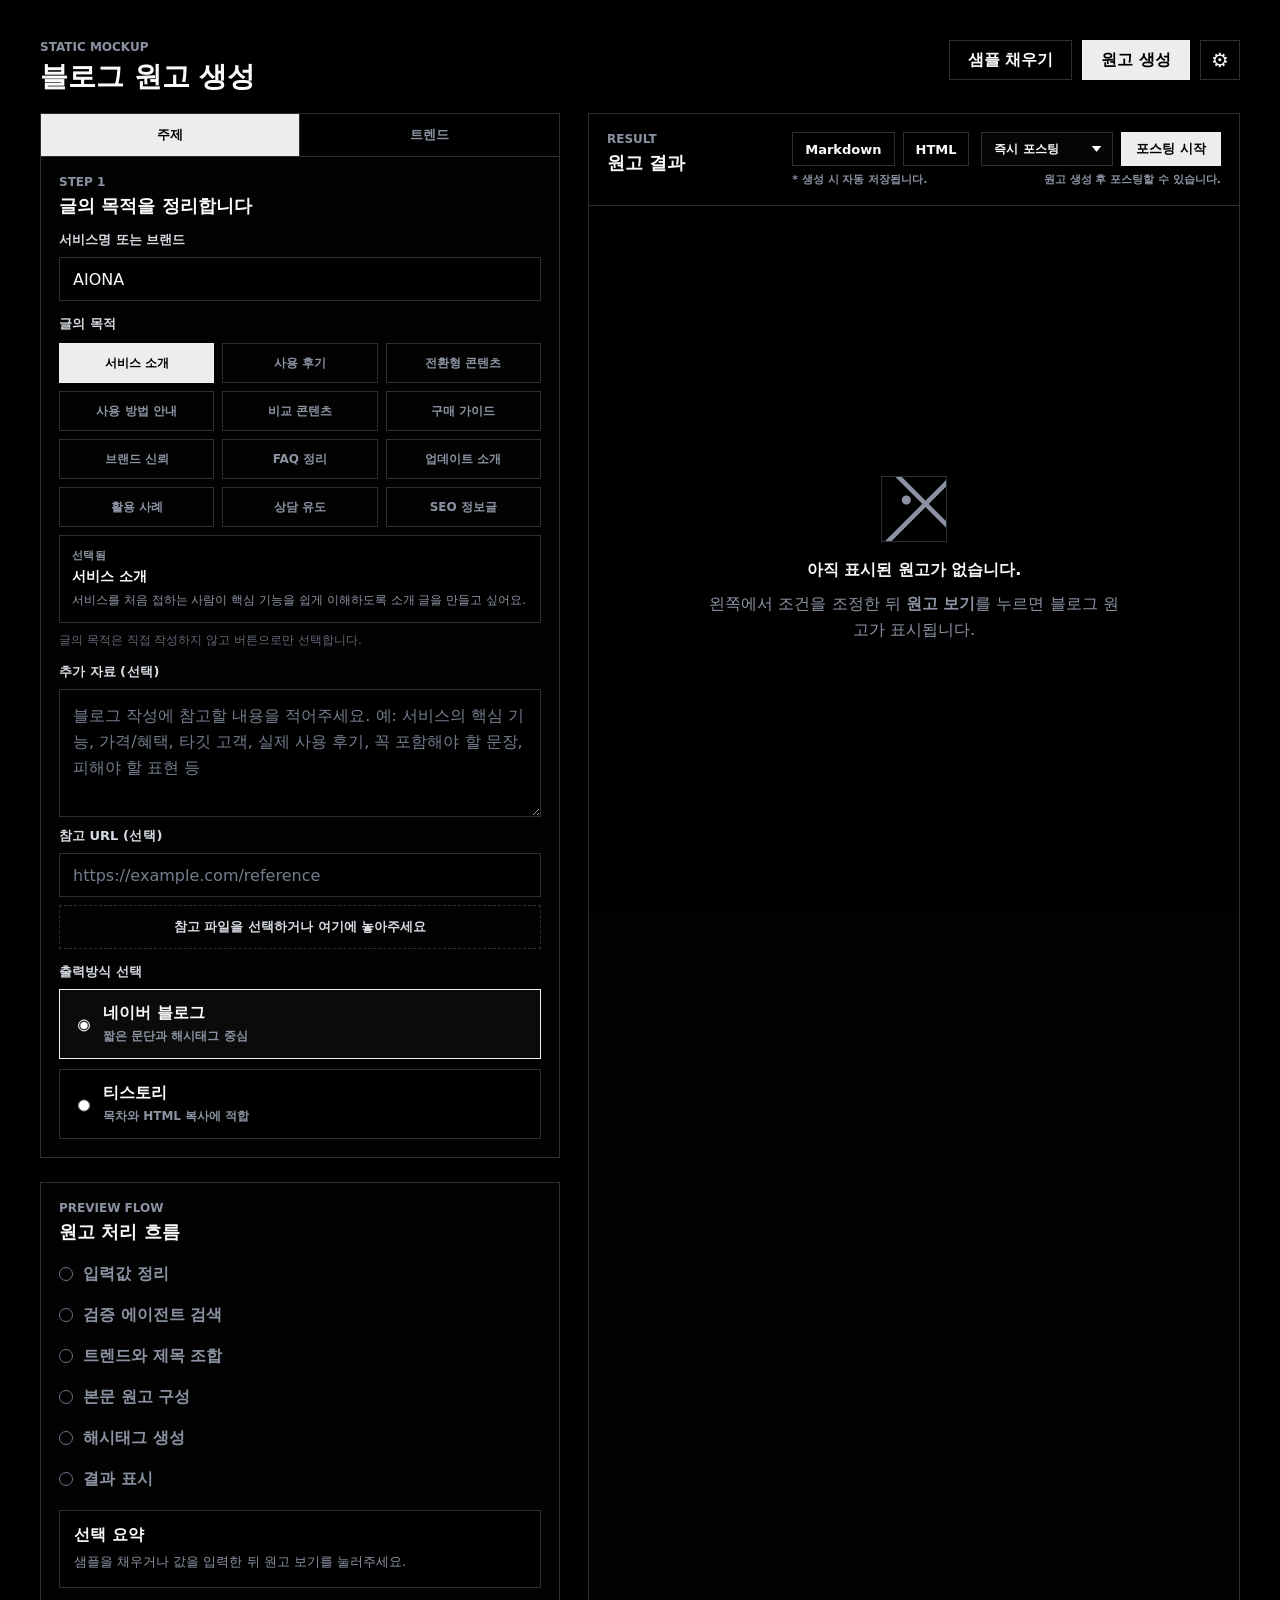
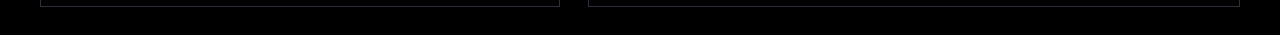
==== commit ffeab004: "Update blog generation workflow UI" ====
--- a/index.html
+++ b/index.html
@@ -20,7 +20,7 @@
         <ol class="step-list">
           <li class="step-item active" data-step="0"><span>1</span><div><strong>주제 설정</strong><small>목적과 참고 자료</small></div></li>
           <li class="step-item" data-step="1"><span>2</span><div><strong>트렌드 선택</strong><small>시즌 이슈와 제목</small></div></li>
-          <li class="step-item" data-step="2"><span>3</span><div><strong>페르소나</strong><small>문체와 경험치</small></div></li>
+          <li class="step-item" data-step="2"><span>3</span><div><strong>개인설정</strong><small>문체와 검증 기준</small></div></li>
           <li class="step-item" data-step="3"><span>4</span><div><strong>원고 결과</strong><small>블로그 본문 확인</small></div></li>
         </ol>
 
@@ -45,10 +45,9 @@
 
         <section class="layout-grid">
           <form class="control-panel" id="blogForm">
-            <div class="tab-bar" role="tablist" aria-label="설정 탭">
+            <div class="tab-bar" role="tablist" aria-label="입력 탭">
               <button class="tab active" type="button" data-panel="topic">주제</button>
               <button class="tab" type="button" data-panel="keywords">트렌드</button>
-              <button class="tab" type="button" data-panel="voice">문체</button>
             </div>
 
             <section class="settings-panel active" id="topic">
@@ -158,23 +157,16 @@
                   <p class="hint">NAVER 통합 검색어 트렌드 API, Google Ads API를 통해 수집됩니다.</p>
                 </div>
 
-                <div class="field">
-                  <span>결합 방식</span>
-                  <p class="hint">주제 입력값과 이벤트 키워드를 어떻게 결합해 AI 원고에 반영할지 선택합니다. 해시태그에는 선택한 이벤트 키워드가 항상 포함됩니다.</p>
-                  <div class="mix-mode-grid">
-                    <label class="mix-mode selected">
-                      <input name="trendMixMode" type="radio" value="자연스럽게 일부만 반영" checked />
-                      <strong>자연스럽게 일부만 반영</strong>
-                    </label>
-                    <label class="mix-mode">
-                      <input name="trendMixMode" type="radio" value="제목과 도입부에 반영" />
-                      <strong>제목과 도입부에 반영</strong>
-                    </label>
-                    <label class="mix-mode">
-                      <input name="trendMixMode" type="radio" value="본문 사례로만 사용" />
-                      <strong>본문 사례로만 사용</strong>
-                    </label>
-                  </div>
+                <div class="slider-row trend-ratio-row">
+                  <label for="trendMixRatio">주제·키워드 결합 비율</label>
+                  <div class="ratio-control">
+                    <div class="ratio-labels" aria-hidden="true">
+                      <span>주제</span>
+                      <span>키워드</span>
+                    </div>
+                    <input id="trendMixRatio" type="range" min="0" max="100" step="5" value="50" />
+                  </div>
+                  <output id="trendMixRatioValue">50%</output>
                 </div>
 
                 <div class="topic-recommender">
@@ -199,66 +191,8 @@
               </div>
             </section>
 
-            <section class="settings-panel" id="voice">
-              <div class="section-title">
-                <p class="eyebrow">Step 3</p>
-                <h2>원고의 말투를 정합니다</h2>
-              </div>
-
-              <div class="field">
-                <div class="persona-grid" role="radiogroup" aria-label="블로그 화자 선택">
-                  <label class="persona-card selected">
-                    <input type="radio" name="persona" value="일상 블로거" checked />
-                    <strong>일상 블로거</strong>
-                    <span>직접 써본 후기처럼 편하게 말합니다.</span>
-                  </label>
-                  <label class="persona-card">
-                    <input type="radio" name="persona" value="IT 전문 리뷰어" />
-                    <strong>IT 전문 리뷰어</strong>
-                    <span>기능과 장단점을 사용 기준으로 비교합니다.</span>
-                  </label>
-                  <label class="persona-card">
-                    <input type="radio" name="persona" value="경제 분석가" />
-                    <strong>경제 분석가</strong>
-                    <span>시장 흐름과 비용 효과를 숫자 관점으로 봅니다.</span>
-                  </label>
-                  <label class="persona-card">
-                    <input type="radio" name="persona" value="교육 컨설턴트" />
-                    <strong>교육 컨설턴트</strong>
-                    <span>처음 배우는 사람도 따라오게 순서대로 설명합니다.</span>
-                  </label>
-                  <label class="persona-card">
-                    <input type="radio" name="persona" value="건강 박사" />
-                    <strong>건강 박사</strong>
-                    <span>생활습관과 건강 관리 팁 중심으로 풀어냅니다.</span>
-                  </label>
-                  <label class="persona-card">
-                    <input type="radio" name="persona" value="콘텐츠 마케터" />
-                    <strong>콘텐츠 마케터</strong>
-                    <span>검색 노출과 클릭을 고려해 설득력 있게 씁니다.</span>
-                  </label>
-                  <label class="persona-card custom-prompt-option">
-                    <input type="radio" name="persona" value="커스텀 프롬프트" />
-                    <strong id="customPromptPersonaTitle">커스텀 프롬프트</strong>
-                    <span id="customPromptPersonaStatus">설정한 프롬프트를 선택해서 적용합니다.</span>
-                  </label>
-                </div>
-              </div>
-
-              <div class="slider-row">
-                <label for="humanLevel">경험 서술 강도</label>
-                <input id="humanLevel" type="range" min="0" max="100" value="55" />
-                <output id="humanLevelValue">55</output>
-              </div>
-
-              <div class="custom-prompt-card">
-                <div>
-                  <span>커스텀 프롬프트</span>
-                  <strong id="voicePromptStatus">저장된 프롬프트 없음</strong>
-                </div>
-                <button class="ghost-button small" type="button" id="editVoicePrompt">설정</button>
-              </div>
-            </section>
+            <input id="humanLevel" type="hidden" value="55" />
+            <output id="humanLevelValue" hidden>55</output>
 
           </form>
 
@@ -270,6 +204,7 @@
 
             <ol class="pipeline" id="pipeline">
               <li class="pending"><span></span>입력값 정리</li>
+              <li class="pending"><span></span>검증 에이전트 검색</li>
               <li class="pending"><span></span>트렌드와 제목 조합</li>
               <li class="pending"><span></span>본문 원고 구성</li>
               <li class="pending"><span></span>해시태그 생성</li>
@@ -331,6 +266,39 @@
       </main>
     </div>
 
+    <div class="verification-overlay" id="verificationOverlay" hidden>
+      <section class="verification-modal" role="dialog" aria-modal="true" aria-labelledby="verificationTitle">
+        <div class="verification-header">
+          <div>
+            <p class="eyebrow">Verification Agent</p>
+            <h2 id="verificationTitle">작성 전 검증</h2>
+          </div>
+          <button class="icon-button" type="button" id="closeVerification" aria-label="검증 팝업 닫기">×</button>
+        </div>
+
+        <div class="verification-body">
+          <section class="verification-section">
+            <div class="verification-section-title">
+              <span>사용자 입력정보</span>
+            </div>
+            <dl class="verification-data-list" id="verificationInputList"></dl>
+          </section>
+
+          <section class="verification-section">
+            <div class="verification-section-title">
+              <span>AI가 검색한 내용</span>
+            </div>
+            <div class="verification-search-list" id="verificationSearchList"></div>
+          </section>
+        </div>
+
+        <div class="verification-actions">
+          <button class="ghost-button small" type="button" id="cancelVerification">수정하기</button>
+          <button class="primary-button small-action" type="button" id="confirmVerification">확인하고 계속</button>
+        </div>
+      </section>
+    </div>
+
     <div class="settings-overlay" id="settingsOverlay" hidden>
       <section class="settings-drawer" role="dialog" aria-modal="true" aria-labelledby="settingsTitle">
         <div class="settings-drawer-header">
@@ -342,13 +310,66 @@
         </div>
 
         <div class="settings-tabs" role="tablist" aria-label="설정 메뉴">
-          <button class="settings-tab active" type="button" data-settings-panel="promptSettings">커스텀 프롬프트</button>
+          <button class="settings-tab active" type="button" data-settings-panel="personalSettings">개인설정</button>
+          <button class="settings-tab" type="button" data-settings-panel="promptSettings">커스텀 프롬프트</button>
           <button class="settings-tab" type="button" data-settings-panel="loginSettings">계정 정보</button>
           <button class="settings-tab" type="button" data-settings-panel="draftSettings">저장된 초안</button>
         </div>
 
         <div class="settings-drawer-body">
-          <section class="settings-view active" id="promptSettings">
+          <section class="settings-view active" id="personalSettings">
+            <div class="prompt-form-title">
+              <h3>개인설정</h3>
+              <p>기본 글쓴이 페르소나를 지정합니다.</p>
+            </div>
+
+            <div class="field">
+              <div class="persona-grid" role="radiogroup" aria-label="블로그 화자 선택">
+                <label class="persona-card selected">
+                  <input type="radio" name="persona" value="일상 블로거" checked />
+                  <strong>일상 블로거</strong>
+                  <span>직접 써본 후기처럼 편하게 말합니다.</span>
+                </label>
+                <label class="persona-card">
+                  <input type="radio" name="persona" value="IT 전문 리뷰어" />
+                  <strong>IT 전문 리뷰어</strong>
+                  <span>기능과 장단점을 사용 기준으로 비교합니다.</span>
+                </label>
+                <label class="persona-card">
+                  <input type="radio" name="persona" value="경제 분석가" />
+                  <strong>경제 분석가</strong>
+                  <span>시장 흐름과 비용 효과를 숫자 관점으로 봅니다.</span>
+                </label>
+                <label class="persona-card">
+                  <input type="radio" name="persona" value="교육 컨설턴트" />
+                  <strong>교육 컨설턴트</strong>
+                  <span>처음 배우는 사람도 따라오게 순서대로 설명합니다.</span>
+                </label>
+                <label class="persona-card">
+                  <input type="radio" name="persona" value="건강 박사" />
+                  <strong>건강 박사</strong>
+                  <span>생활습관과 건강 관리 팁 중심으로 풀어냅니다.</span>
+                </label>
+                <label class="persona-card">
+                  <input type="radio" name="persona" value="콘텐츠 마케터" />
+                  <strong>콘텐츠 마케터</strong>
+                  <span>검색 노출과 클릭을 고려해 설득력 있게 씁니다.</span>
+                </label>
+                <label class="persona-card custom-prompt-option">
+                  <input type="radio" name="persona" value="커스텀 프롬프트" />
+                  <strong id="customPromptPersonaTitle">커스텀 프롬프트</strong>
+                  <span id="customPromptPersonaStatus">설정한 프롬프트를 선택해서 적용합니다.</span>
+                </label>
+              </div>
+            </div>
+
+            <div class="settings-actions">
+              <button class="ghost-button small" type="button" id="openPromptFromPersonal">커스텀 프롬프트 설정</button>
+              <span class="settings-save-state">경험 서술 강도는 보류 중입니다.</span>
+            </div>
+          </section>
+
+          <section class="settings-view" id="promptSettings">
             <div class="prompt-form-title">
               <h3>내 커스텀 프롬프트</h3>
               <p>AI가 응답할 때 참고할 시스템 프롬프트를 설정합니다.</p>
@@ -426,6 +447,15 @@
           </section>
 
           <section class="settings-view" id="draftSettings">
+            <div class="draft-toolbar" aria-label="초안 선택 도구">
+              <label class="draft-select-all">
+                <input id="selectAllDrafts" type="checkbox" />
+                <span>전체 선택</span>
+              </label>
+              <button class="icon-button draft-trash-button" type="button" id="deleteSelectedDrafts" aria-label="선택한 초안 삭제" title="선택한 초안 삭제" disabled>
+                휴지통
+              </button>
+            </div>
             <div class="draft-list" id="draftList"></div>
             <article class="draft-preview empty" id="draftPreview">
               <p>저장된 초안을 선택하면 내용이 표시됩니다.</p>
--- a/styles.css
+++ b/styles.css
@@ -218,7 +218,7 @@
 
 .tab-bar {
   display: grid;
-  grid-template-columns: repeat(3, minmax(0, 1fr));
+  grid-template-columns: repeat(2, minmax(0, 1fr));
   gap: 0;
   padding: 0;
   border-bottom: 1px solid var(--line);
@@ -520,6 +520,17 @@
   color: currentColor;
   opacity: 0.64;
   line-height: 1.25;
+}
+
+.trend-chip[data-hot="true"] {
+  border-color: #ff6b5f;
+  background: #160707;
+  color: #f7f7f7;
+}
+
+.trend-chip[data-hot="true"] small {
+  color: var(--muted);
+  opacity: 0.64;
 }
 
 .trend-chip[aria-pressed="true"] {
@@ -603,25 +614,28 @@
 
 .topic-choice {
   display: grid;
-  grid-template-columns: 18px minmax(0, 1fr);
-  gap: 8px;
-  align-items: start;
-  padding: 11px;
+  grid-template-columns: minmax(0, 1fr) auto;
+  gap: 12px;
+  align-items: center;
+  min-height: 58px;
+  padding: 12px;
   cursor: pointer;
 }
 
 .topic-choice input {
-  width: 14px;
-  height: 14px;
-  min-width: 14px;
-  min-height: 14px;
-  margin-top: 3px;
+  position: absolute;
+  width: 1px;
+  height: 1px;
   padding: 0;
+  margin: -1px;
+  overflow: hidden;
+  clip: rect(0, 0, 0, 0);
+  white-space: nowrap;
   border: 0;
-  accent-color: var(--accent);
-}
-
-.topic-choice span {
+}
+
+.topic-title {
+  min-width: 0;
   color: var(--ink);
   font-size: 13px;
   font-weight: 900;
@@ -630,9 +644,36 @@
   overflow-wrap: anywhere;
 }
 
+.topic-score {
+  justify-self: end;
+  min-width: max-content;
+  border: 1px solid var(--line);
+  padding: 6px 8px;
+  color: var(--muted);
+  font-size: 11px;
+  font-weight: 900;
+  line-height: 1;
+}
+
 .topic-choice.selected {
   border-color: var(--line-strong);
   background: #0b0b0b;
+}
+
+.topic-choice[data-hot="true"] {
+  border-color: #ff6b5f;
+  background: #160707;
+  color: #f7f7f7;
+}
+
+.topic-choice[data-hot="true"] .topic-score {
+  border-color: #ff6b5f;
+  color: #ff9a92;
+}
+
+.topic-choice.selected:not([data-hot="true"]) .topic-score {
+  border-color: var(--line-strong);
+  color: var(--ink);
 }
 
 .file-drop {
@@ -694,10 +735,34 @@
   accent-color: var(--accent);
 }
 
+.ratio-control {
+  display: grid;
+  gap: 5px;
+  min-width: 0;
+}
+
+.ratio-labels {
+  display: flex;
+  align-items: center;
+  justify-content: space-between;
+  color: var(--muted);
+  font-size: 11px;
+  font-weight: 900;
+  line-height: 1;
+}
+
+.ratio-control input {
+  margin: 0;
+}
+
 .slider-row output {
   color: var(--ink);
   text-align: right;
   font-weight: 900;
+}
+
+.trend-ratio-row {
+  grid-template-columns: 150px minmax(0, 1fr) 56px;
 }
 
 .choice input {
@@ -1058,6 +1123,172 @@
   background: rgba(0, 0, 0, 0.72);
 }
 
+.verification-overlay {
+  position: fixed;
+  inset: 0;
+  z-index: 60;
+  display: grid;
+  place-items: center;
+  padding: 24px;
+  background: rgba(0, 0, 0, 0.76);
+}
+
+.verification-overlay[hidden] {
+  display: none;
+}
+
+.verification-modal {
+  display: grid;
+  grid-template-rows: auto minmax(0, 1fr) auto;
+  width: min(920px, 100%);
+  max-height: calc(100vh - 48px);
+  border: 1px solid #58d9b6;
+  background: #242b31;
+  box-shadow: 0 24px 80px rgba(0, 0, 0, 0.58);
+}
+
+.verification-header {
+  display: flex;
+  align-items: flex-start;
+  justify-content: space-between;
+  gap: 18px;
+  padding: 20px 28px 16px;
+  border-bottom: 1px solid rgba(255, 255, 255, 0.12);
+}
+
+.verification-header h2 {
+  margin: 5px 0 0;
+  color: var(--ink);
+  font-size: 24px;
+  line-height: 1.25;
+}
+
+.verification-body {
+  display: grid;
+  gap: 14px;
+  min-height: 0;
+  overflow-y: auto;
+  overscroll-behavior: contain;
+  padding: 18px 28px;
+  scrollbar-width: none;
+  -ms-overflow-style: none;
+}
+
+.verification-body::-webkit-scrollbar {
+  width: 0;
+  height: 0;
+  display: none;
+}
+
+.verification-section {
+  display: grid;
+  gap: 12px;
+}
+
+.verification-section-title span {
+  color: #c7cbd2;
+  font-size: 13px;
+  font-weight: 900;
+}
+
+.verification-data-list {
+  display: grid;
+  gap: 0;
+  margin: 0;
+  border: 1px solid rgba(255, 255, 255, 0.12);
+  background: rgba(0, 0, 0, 0.22);
+  padding: 10px 12px;
+}
+
+.verification-data-list div {
+  display: grid;
+  grid-template-columns: 128px minmax(0, 1fr);
+  gap: 14px;
+  min-width: 0;
+  padding: 8px 0;
+  border-bottom: 1px solid rgba(255, 255, 255, 0.08);
+}
+
+.verification-data-list div:first-child {
+  padding-top: 0;
+}
+
+.verification-data-list div:last-child {
+  padding-bottom: 0;
+  border-bottom: 0;
+}
+
+.verification-data-list dt {
+  margin: 0;
+  color: var(--muted);
+  font-size: 11px;
+  font-weight: 900;
+  line-height: 1.55;
+}
+
+.verification-data-list dd {
+  margin: 0;
+  color: var(--ink);
+  font-size: 13px;
+  font-weight: 800;
+  line-height: 1.55;
+  word-break: keep-all;
+  overflow-wrap: anywhere;
+}
+
+.verification-search-list {
+  display: grid;
+  gap: 10px;
+}
+
+.verification-search-item {
+  display: grid;
+  gap: 7px;
+  min-width: 0;
+  border: 1px solid rgba(255, 255, 255, 0.12);
+  background: rgba(0, 0, 0, 0.22);
+  padding: 10px 12px;
+}
+
+.verification-search-item div {
+  display: flex;
+  align-items: center;
+  justify-content: space-between;
+  gap: 12px;
+}
+
+.verification-search-item span,
+.verification-search-item small {
+  color: var(--muted);
+  font-size: 11px;
+  font-weight: 800;
+  line-height: 1.55;
+}
+
+.verification-search-item strong {
+  color: #64e6bf;
+  font-size: 12px;
+  font-weight: 900;
+}
+
+.verification-search-item p {
+  margin: 0;
+  color: var(--ink);
+  font-size: 15px;
+  font-weight: 900;
+  line-height: 1.45;
+  word-break: keep-all;
+  overflow-wrap: anywhere;
+}
+
+.verification-actions {
+  display: flex;
+  justify-content: flex-end;
+  gap: 8px;
+  padding: 16px 28px 20px;
+  border-top: 1px solid rgba(255, 255, 255, 0.12);
+}
+
 .settings-overlay[hidden] {
   display: none;
 }
@@ -1089,7 +1320,7 @@
 
 .settings-tabs {
   display: grid;
-  grid-template-columns: repeat(3, minmax(0, 1fr));
+  grid-template-columns: repeat(4, minmax(0, 1fr));
   border-bottom: 1px solid var(--line);
 }
 
@@ -1319,6 +1550,74 @@
   gap: 8px;
 }
 
+.draft-toolbar {
+  display: flex;
+  align-items: center;
+  gap: 8px;
+  border: 1px solid var(--line);
+  background: #000;
+  padding: 8px;
+}
+
+.draft-select-all {
+  display: inline-flex;
+  align-items: center;
+  gap: 8px;
+  min-height: 34px;
+  border: 1px solid var(--line);
+  padding: 0 10px;
+  color: var(--ink);
+  font-size: 12px;
+  font-weight: 900;
+  cursor: pointer;
+}
+
+.draft-select-all input,
+.draft-checkbox {
+  width: 16px;
+  height: 16px;
+  margin: 0;
+  accent-color: var(--accent);
+  cursor: pointer;
+}
+
+.draft-trash-button {
+  width: auto;
+  min-width: 68px;
+  height: 34px;
+  padding: 0 10px;
+  font-size: 12px;
+}
+
+.draft-trash-button:disabled {
+  cursor: not-allowed;
+  opacity: 0.42;
+}
+
+.draft-row {
+  display: grid;
+  grid-template-columns: 34px minmax(0, 1fr);
+  align-items: stretch;
+  min-width: 0;
+}
+
+.draft-checkbox-wrap {
+  display: grid;
+  place-items: center;
+  border: 1px solid var(--line);
+  border-right: 0;
+  background: #000;
+  cursor: pointer;
+}
+
+.draft-row.selected .draft-checkbox-wrap,
+.draft-row.selected .draft-item,
+.draft-row:has(.draft-checkbox:checked) .draft-checkbox-wrap,
+.draft-row:has(.draft-checkbox:checked) .draft-item {
+  border-color: var(--line-strong);
+  background: #0b0b0b;
+}
+
 .draft-item {
   display: grid;
   gap: 5px;
@@ -1349,12 +1648,37 @@
   font-weight: 800;
 }
 
+.draft-inline-preview {
+  max-height: 520px;
+  border: 1px solid var(--line);
+  background: #000;
+  padding: 18px;
+  overflow: auto;
+}
+
+.draft-inline-preview .blog-article {
+  max-width: 100%;
+}
+
+.draft-inline-preview .blog-article h1 {
+  font-size: 26px;
+}
+
+.draft-inline-preview .blog-article p {
+  font-size: 14px;
+}
+
 .draft-preview {
   min-height: 220px;
   border: 1px solid var(--line);
   background: #000;
   padding: 16px;
   overflow: auto;
+}
+
+.draft-preview[hidden],
+.draft-preview.empty[hidden] {
+  display: none;
 }
 
 .draft-preview.empty {
@@ -1380,6 +1704,16 @@
   min-height: calc(100vh - 194px);
   padding: 42px 56px 54px;
   background: #000;
+}
+
+.edit-notice {
+  max-width: 760px;
+  margin: 0 auto 16px;
+  border: 1px dashed var(--line);
+  padding: 10px 12px;
+  color: var(--muted);
+  font-size: 12px;
+  font-weight: 800;
 }
 
 .article-output.empty {
@@ -1426,6 +1760,15 @@
   max-width: 760px;
   margin: 0 auto;
   color: var(--ink);
+}
+
+.blog-article[contenteditable="true"] {
+  outline: 1px solid transparent;
+  outline-offset: 14px;
+}
+
+.blog-article[contenteditable="true"]:focus {
+  outline-color: var(--line);
 }
 
 .blog-article .article-kicker {
@@ -1729,6 +2072,22 @@
     grid-template-columns: 1fr;
   }
 
+  .verification-overlay {
+    padding: 14px;
+  }
+
+  .verification-header,
+  .verification-body,
+  .verification-actions {
+    padding-left: 18px;
+    padding-right: 18px;
+  }
+
+  .verification-data-list div {
+    grid-template-columns: 1fr;
+    gap: 3px;
+  }
+
   .slider-row output {
     text-align: left;
   }
